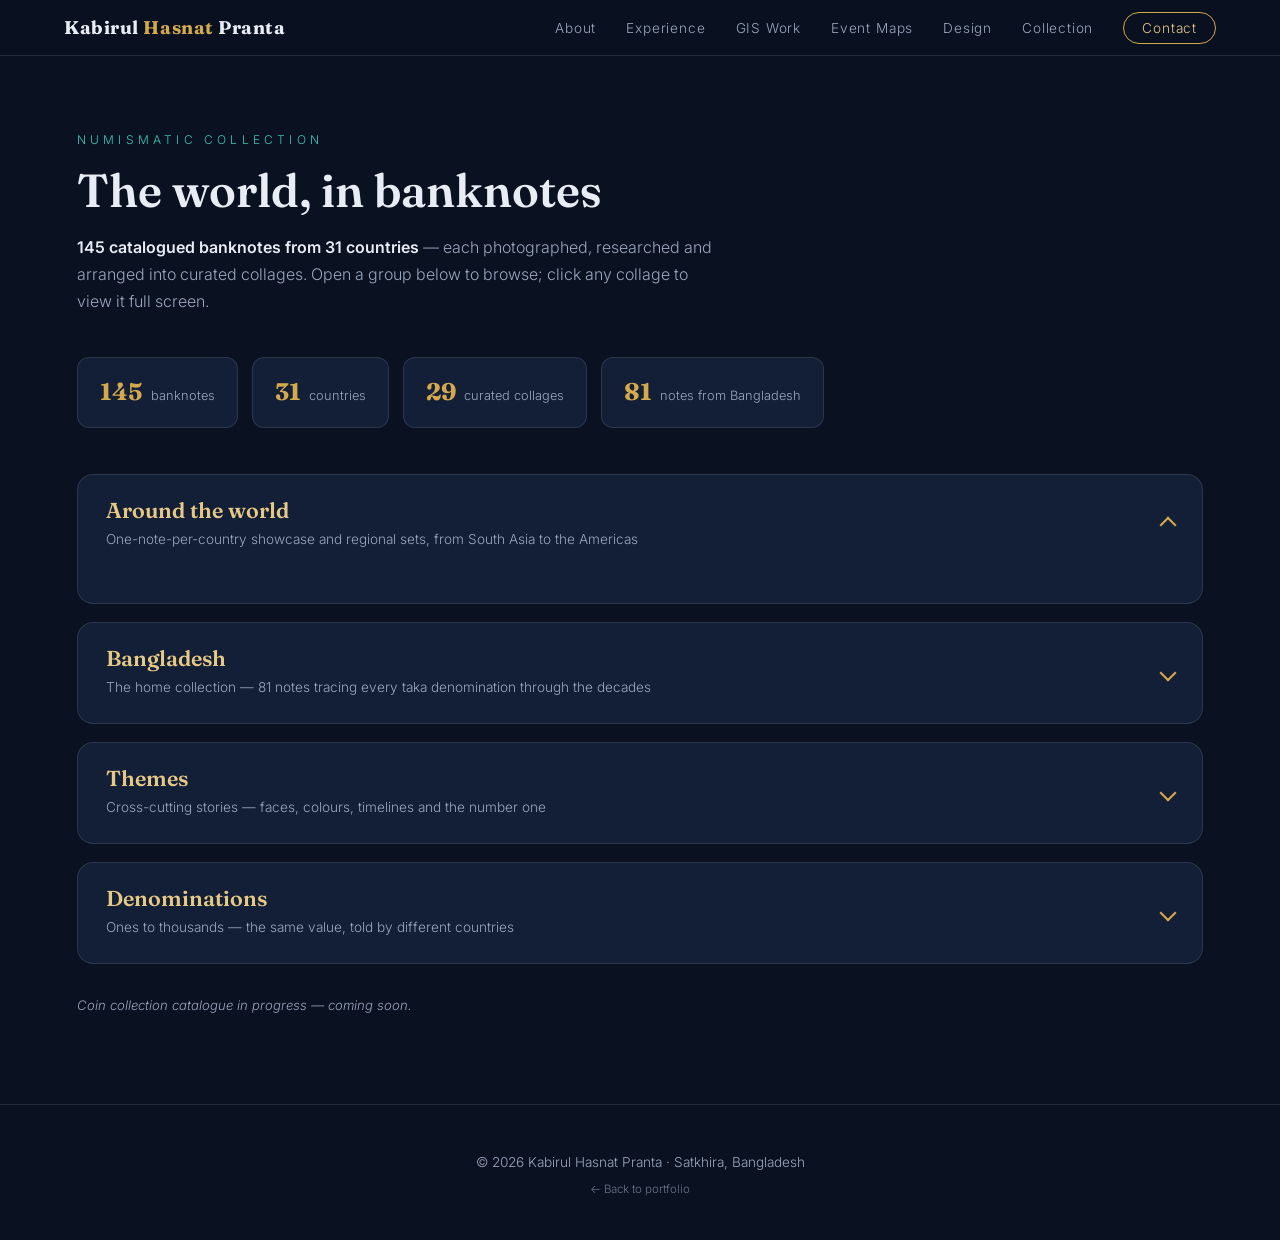
==== collection.html @ 17ac1552 "Restructure: collection subpage with collapsible groups, mobile fixes, tighter spacing - Home page n" ====
<!DOCTYPE html>
<html lang="en">
<head>
<meta charset="UTF-8">
<meta name="viewport" content="width=device-width, initial-scale=1.0">
<title>Banknote Collection — Kabirul Hasnat Pranta</title>
<meta name="description" content="A numismatic collection of 145 banknotes from 31 countries, curated into collages — by Kabirul Hasnat Pranta.">
<link rel="preconnect" href="https://fonts.googleapis.com">
<link rel="preconnect" href="https://fonts.gstatic.com" crossorigin>
<link href="https://fonts.googleapis.com/css2?family=Fraunces:opsz,wght@9..144,400;9..144,600;9..144,700&family=Inter:wght@300;400;500;600&display=swap" rel="stylesheet">
<link rel="stylesheet" href="css/style.css">
<link rel="icon" href="data:image/svg+xml,<svg xmlns='http://www.w3.org/2000/svg' viewBox='0 0 100 100'><text y='0.9em' font-size='90'>🌏</text></svg>">
</head>
<body class="subpage">

<div id="progress-bar"></div>

<nav id="navbar" class="scrolled">
  <a href="index.html" class="nav-logo">Kabirul <span>Hasnat</span> Pranta</a>
  <button id="nav-toggle" aria-label="Menu"><span></span><span></span><span></span></button>
  <ul id="nav-links">
    <li><a href="index.html#about">About</a></li>
    <li><a href="index.html#experience">Experience</a></li>
    <li><a href="index.html#gis">GIS Work</a></li>
    <li><a href="index.html#eventmaps">Event Maps</a></li>
    <li><a href="index.html#design">Design</a></li>
    <li><a href="collection.html">Collection</a></li>
    <li><a href="index.html#contact" class="nav-cta">Contact</a></li>
  </ul>
</nav>

<main>

<section class="section subpage-head">
  <div class="section-head reveal in">
    <p class="section-kicker">Numismatic Collection</p>
    <h2>The world, in banknotes</h2>
    <p class="section-sub"><strong>145 catalogued banknotes from 31 countries</strong> — each photographed, researched
    and arranged into curated collages. Open a group below to browse; click any collage to view it full screen.</p>
  </div>

  <div class="collection-stats reveal in">
    <div class="cstat"><span>145</span>banknotes</div>
    <div class="cstat"><span>31</span>countries</div>
    <div class="cstat"><span>29</span>curated collages</div>
    <div class="cstat"><span>81</span>notes from Bangladesh</div>
  </div>

  <details class="collage-group" open>
    <summary><h3>Around the world</h3><p>One-note-per-country showcase and regional sets, from South Asia to the Americas</p><span class="chev"></span></summary>
    <div class="gallery-grid gallery-collages" id="collage-world"></div>
  </details>

  <details class="collage-group">
    <summary><h3>Bangladesh</h3><p>The home collection — 81 notes tracing every taka denomination through the decades</p><span class="chev"></span></summary>
    <div class="gallery-grid gallery-collages" id="collage-bd"></div>
  </details>

  <details class="collage-group">
    <summary><h3>Themes</h3><p>Cross-cutting stories — faces, colours, timelines and the number one</p><span class="chev"></span></summary>
    <div class="gallery-grid gallery-collages" id="collage-theme"></div>
  </details>

  <details class="collage-group">
    <summary><h3>Denominations</h3><p>Ones to thousands — the same value, told by different countries</p><span class="chev"></span></summary>
    <div class="gallery-grid gallery-collages" id="collage-denom"></div>
  </details>

  <p class="section-note">Coin collection catalogue in progress — coming soon.</p>
</section>

</main>

<footer>
  <p>© 2026 Kabirul Hasnat Pranta · Satkhira, Bangladesh</p>
  <p class="footer-fine"><a href="index.html">← Back to portfolio</a></p>
</footer>

<div id="lightbox" aria-hidden="true">
  <button id="lb-close" aria-label="Close">×</button>
  <button id="lb-prev" aria-label="Previous">‹</button>
  <figure>
    <img id="lb-img" src="" alt="">
    <figcaption id="lb-caption"></figcaption>
  </figure>
  <button id="lb-next" aria-label="Next">›</button>
</div>

<script type="importmap">
{ "imports": { "three": "https://cdn.jsdelivr.net/npm/three@0.160.0/build/three.module.js" } }
</script>
<script type="module" src="js/main.js"></script>
</body>
</html>
---- css/style.css ----
/* ============ BASE ============ */
:root {
  --bg: #0a1120;
  --bg-alt: #0e1729;
  --panel: #131f36;
  --ink: #e8ecf4;
  --ink-dim: #9aa7bd;
  --gold: #d4a94e;
  --gold-soft: #e7c987;
  --teal: #3ec6b5;
  --line: rgba(154, 167, 189, .18);
  --serif: "Fraunces", Georgia, "Times New Roman", serif;
  --sans: "Inter", "Segoe UI", system-ui, sans-serif;
}
* { margin: 0; padding: 0; box-sizing: border-box; }
html { scroll-behavior: smooth; }
body {
  background: var(--bg);
  color: var(--ink);
  font-family: var(--sans);
  font-weight: 300;
  line-height: 1.7;
  overflow-x: hidden;
}
h1, h2, h3 { font-family: var(--serif); font-weight: 600; line-height: 1.15; }
a { color: inherit; text-decoration: none; }
img { max-width: 100%; display: block; }
strong { font-weight: 600; color: var(--ink); }

#progress-bar {
  position: fixed; top: 0; left: 0; height: 3px; width: 0;
  background: linear-gradient(90deg, var(--teal), var(--gold));
  z-index: 200;
}

/* ============ NAV ============ */
#navbar {
  position: fixed; top: 0; left: 0; right: 0; z-index: 100;
  display: flex; align-items: center; justify-content: space-between;
  padding: 18px 5vw;
  transition: background .3s, box-shadow .3s, padding .3s;
}
#navbar::before {
  content: ""; position: absolute; inset: 0; z-index: -1;
  background: rgba(10, 17, 32, .88); backdrop-filter: blur(12px);
  opacity: 0; transition: opacity .3s;
}
#navbar.scrolled { box-shadow: 0 1px 0 var(--line); padding: 12px 5vw; }
#navbar.scrolled::before { opacity: 1; }
.nav-logo {
  font-family: var(--serif); font-size: 1.15rem; font-weight: 700; letter-spacing: .03em;
  margin-right: 28px; white-space: nowrap;
}
.nav-logo span { color: var(--gold); }
#nav-links { display: flex; gap: clamp(14px, 2.4vw, 30px); list-style: none; align-items: center; }
#nav-links a { font-size: .85rem; letter-spacing: .06em; color: var(--ink-dim); transition: color .2s; white-space: nowrap; }
#nav-links a:hover { color: var(--ink); }
.nav-cta {
  border: 1px solid var(--gold); color: var(--gold-soft) !important;
  padding: 7px 18px; border-radius: 999px; transition: background .2s;
}
.nav-cta:hover { background: rgba(212, 169, 78, .12); }
#nav-toggle { display: none; background: none; border: none; cursor: pointer; }
#nav-toggle span { display: block; width: 24px; height: 2px; background: var(--ink); margin: 5px 0; transition: .3s; }

/* ============ HERO ============ */
.hero {
  position: relative; min-height: 100vh;
  display: flex; align-items: center;
  padding: 0 6vw;
}
#globe-canvas {
  position: absolute; inset: 0; width: 100%; height: 100%;
  cursor: grab;
}
#globe-canvas.dragging { cursor: grabbing; }
.hero-content { position: relative; max-width: 640px; pointer-events: none; z-index: 2; }
.hero-content a { pointer-events: auto; }
.hero-kicker {
  font-size: .8rem; letter-spacing: .35em; text-transform: uppercase; color: var(--teal);
  margin-bottom: 18px;
}
.hero h1 { font-size: clamp(2.8rem, 7vw, 5rem); }
.hero h1 em { color: var(--gold); font-style: italic; }
.hero-roles { margin-top: 18px; font-size: 1rem; letter-spacing: .08em; color: var(--ink); font-weight: 400; }
.hero-tagline { margin-top: 14px; color: var(--ink-dim); font-size: 1.05rem; max-width: 520px; }
.hero-actions { margin-top: 34px; display: flex; gap: 16px; flex-wrap: wrap; }
.btn {
  display: inline-block; padding: 13px 30px; border-radius: 999px;
  font-size: .9rem; font-weight: 500; letter-spacing: .04em; transition: transform .2s, box-shadow .2s, background .2s;
}
.btn-primary { background: var(--gold); color: #14100a; }
.btn-primary:hover { transform: translateY(-2px); box-shadow: 0 8px 28px rgba(212, 169, 78, .35); }
.btn-ghost { border: 1px solid var(--line); color: var(--ink); }
.btn-ghost:hover { border-color: var(--teal); color: var(--teal); }

.globe-legend {
  position: absolute; right: 5vw; bottom: 42px; z-index: 2;
  display: flex; flex-direction: column; gap: 8px; align-items: flex-end;
}
.legend-btn {
  display: flex; align-items: center; gap: 8px;
  background: rgba(19, 31, 54, .75); backdrop-filter: blur(8px);
  border: 1px solid var(--line); color: var(--ink-dim);
  font-family: var(--sans); font-size: .78rem; padding: 8px 14px; border-radius: 999px;
  cursor: pointer; transition: .2s;
}
.legend-btn.active { color: var(--ink); border-color: rgba(212, 169, 78, .5); }
.legend-btn:not(.active) { opacity: .45; }
.dot { width: 9px; height: 9px; border-radius: 50%; }
.dot-teal { background: var(--teal); box-shadow: 0 0 8px var(--teal); }
.dot-gold { background: var(--gold); box-shadow: 0 0 8px var(--gold); }
.globe-hint { font-size: .7rem; color: var(--ink-dim); opacity: .7; letter-spacing: .08em; }

#globe-tooltip {
  position: absolute; z-index: 5; pointer-events: none;
  background: rgba(14, 23, 41, .95); border: 1px solid var(--line);
  padding: 8px 14px; border-radius: 8px; font-size: .8rem;
  opacity: 0; transform: translate(-50%, -130%); transition: opacity .15s;
  white-space: nowrap;
}
#globe-tooltip.visible { opacity: 1; }
#globe-tooltip .tt-title { font-weight: 600; color: var(--gold-soft); }
#globe-tooltip .tt-sub { color: var(--ink-dim); font-size: .72rem; }

.scroll-cue {
  position: absolute; left: 50%; bottom: 26px; transform: translateX(-50%); z-index: 2;
  width: 26px; height: 44px; border: 1.5px solid var(--line); border-radius: 999px;
}
.scroll-cue span {
  position: absolute; left: 50%; top: 8px; width: 4px; height: 8px; margin-left: -2px;
  background: var(--gold); border-radius: 2px; animation: cue 1.8s infinite;
}
@keyframes cue { 0% { transform: translateY(0); opacity: 1; } 70% { transform: translateY(16px); opacity: 0; } 100% { opacity: 0; } }

/* ============ SECTIONS ============ */
.section { padding: 88px 6vw; max-width: 1300px; margin: 0 auto; }
.section-alt { position: relative; }
.section-alt::before {
  content: ""; position: absolute; inset: 0; background: var(--bg-alt);
  left: 50%; transform: translateX(-50%); width: 100vw; z-index: -1;
}
.section-kicker {
  font-size: .75rem; letter-spacing: .35em; text-transform: uppercase; color: var(--teal);
  margin-bottom: 14px;
}
.section-head h2 { font-size: clamp(1.9rem, 4vw, 2.9rem); max-width: 700px; }
.section-sub { margin-top: 16px; color: var(--ink-dim); max-width: 640px; }
.section-head { margin-bottom: 42px; }
.section-note { margin-top: 30px; font-size: .82rem; color: var(--ink-dim); font-style: italic; }

.reveal { opacity: 0; transform: translateY(28px); transition: opacity .7s ease, transform .7s ease; }
.reveal.in { opacity: 1; transform: none; }

/* ============ ABOUT ============ */
.about-grid { display: grid; grid-template-columns: 1.3fr 1fr; gap: 60px; align-items: start; }
.about-text p + p { margin-top: 18px; }
.about-text { color: var(--ink-dim); }
.about-stats { display: grid; grid-template-columns: 1fr 1fr; gap: 16px; }
.stat-card {
  background: var(--panel); border: 1px solid var(--line); border-radius: 14px;
  padding: 22px 20px; transition: transform .25s, border-color .25s;
}
.stat-card:hover { transform: translateY(-4px); border-color: rgba(212, 169, 78, .45); }
.stat-num { font-family: var(--serif); font-size: 2.4rem; color: var(--gold); font-weight: 700; }
.stat-plus { font-family: var(--serif); font-size: 1.6rem; color: var(--gold); }
.stat-card p { font-size: .8rem; color: var(--ink-dim); margin-top: 4px; line-height: 1.45; }

.skills-band {
  margin-top: 60px; display: grid; grid-template-columns: repeat(3, 1fr); gap: 26px;
  border-top: 1px solid var(--line); padding-top: 40px;
}
.skill-group h4 {
  font-family: var(--sans); font-size: .75rem; letter-spacing: .25em; text-transform: uppercase;
  color: var(--gold-soft); margin-bottom: 10px; font-weight: 600;
}
.skill-group p { font-size: .88rem; color: var(--ink-dim); }

/* ============ TIMELINE ============ */
.timeline { position: relative; padding-left: 30px; }
.timeline::before {
  content: ""; position: absolute; left: 6px; top: 6px; bottom: 6px; width: 1px;
  background: linear-gradient(var(--teal), var(--gold));
}
.timeline-item { position: relative; padding: 0 0 46px 34px; }
.timeline-item::before {
  content: ""; position: absolute; left: -30px; top: 6px; width: 13px; height: 13px;
  border-radius: 50%; background: var(--bg); border: 2.5px solid var(--teal);
  transform: translateX(30px);
}
.timeline-item:nth-child(even)::before { border-color: var(--gold); }
.timeline-date { font-size: .78rem; letter-spacing: .18em; text-transform: uppercase; color: var(--teal); margin-bottom: 8px; }
.timeline-body h3 { font-size: 1.3rem; }
.timeline-proj { font-size: .82rem; color: var(--gold-soft); margin: 6px 0 10px; }
.timeline-body p:last-child { color: var(--ink-dim); font-size: .95rem; max-width: 720px; }

/* ============ FEATURED PROJECT ============ */
.featured-project {
  display: grid; grid-template-columns: 1fr 1.4fr; gap: 44px;
  background: var(--panel); border: 1px solid var(--line); border-radius: 20px;
  padding: 42px; margin-bottom: 60px;
}
.featured-text h3 { font-size: 1.6rem; }
.featured-loc { color: var(--teal); font-size: .85rem; margin: 8px 0 16px; letter-spacing: .05em; }
.featured-text p { color: var(--ink-dim); font-size: .95rem; }
.featured-tools { margin-top: 18px; font-size: .78rem; color: var(--gold-soft); letter-spacing: .05em; }
.featured-gallery { display: grid; grid-template-columns: repeat(3, 1fr); gap: 12px; align-content: start; }
.featured-gallery .g-item:first-child { grid-column: span 3; }

/* ============ GALLERIES ============ */
.gallery-grid { display: grid; grid-template-columns: repeat(4, 1fr); gap: 18px; }
.gallery-wide { grid-template-columns: repeat(3, 1fr); }
.gallery-design { grid-template-columns: repeat(4, 1fr); }
.gallery-collages { grid-template-columns: repeat(4, 1fr); }
.g-item {
  position: relative; border-radius: 12px; overflow: hidden; cursor: zoom-in;
  border: 1px solid var(--line); background: var(--panel);
  opacity: 0; transform: translateY(24px); transition: opacity .6s ease, transform .6s ease, box-shadow .3s;
}
.g-item.in { opacity: 1; transform: none; }
.g-item img { width: 100%; height: 100%; object-fit: cover; aspect-ratio: 4/3.1; transition: transform .5s ease; }
.gallery-design .g-item img { aspect-ratio: 3/4; object-fit: cover; object-position: top; }
.g-item:hover img { transform: scale(1.05); }
.g-item:hover { box-shadow: 0 14px 40px rgba(0, 0, 0, .45); }
.g-item .g-label {
  position: absolute; inset: auto 0 0 0; padding: 30px 14px 12px;
  background: linear-gradient(transparent, rgba(6, 10, 20, .92));
  font-size: .78rem; color: var(--ink); opacity: 0; transform: translateY(6px);
  transition: opacity .3s, transform .3s;
}
.g-item:hover .g-label { opacity: 1; transform: none; }
.g-item.hidden { display: none; }

/* ============ REPORTS ============ */
.report-cards { display: grid; grid-template-columns: repeat(3, 1fr); gap: 22px; }
.report-card {
  background: var(--panel); border: 1px solid var(--line); border-radius: 16px; padding: 30px;
  transition: transform .25s, border-color .25s;
}
.report-card:hover { transform: translateY(-5px); border-color: rgba(62, 198, 181, .4); }
.report-card h3 { font-size: 1.3rem; margin-bottom: 12px; color: var(--gold-soft); }
.report-card h3::before {
  content: ""; display: block; width: 34px; height: 3px; border-radius: 2px;
  background: linear-gradient(90deg, var(--teal), var(--gold)); margin-bottom: 14px;
}
.report-card p { font-size: .88rem; color: var(--ink-dim); }
.report-tag {
  display: inline-block; margin-top: 16px; font-size: .7rem; letter-spacing: .12em;
  text-transform: uppercase; color: var(--teal); border: 1px solid rgba(62, 198, 181, .35);
  padding: 4px 12px; border-radius: 999px;
}

/* ============ COLLECTION ============ */
.gallery-collages .g-item img { aspect-ratio: 4/3.3; }

/* Home-page teaser */
.collection-teaser {
  display: grid; grid-template-columns: 1.1fr 1fr; gap: 50px; align-items: center;
  background: var(--panel); border: 1px solid var(--line); border-radius: 20px; padding: 46px;
}
.teaser-btn { margin-top: 26px; }
.teaser-visual { position: relative; display: block; border-radius: 14px; overflow: hidden; border: 1px solid var(--line); }
.teaser-visual img { width: 100%; aspect-ratio: 4/3; object-fit: cover; transition: transform .5s ease; }
.teaser-visual:hover img { transform: scale(1.04); }
.teaser-visual-label {
  position: absolute; inset: auto 0 0 0; padding: 30px 16px 12px; font-size: .8rem;
  background: linear-gradient(transparent, rgba(6, 10, 20, .92));
}

/* Collection page */
.subpage-head { padding-top: 130px; }
.collection-stats { display: flex; gap: 14px; flex-wrap: wrap; margin-bottom: 46px; }
.cstat {
  background: var(--panel); border: 1px solid var(--line); border-radius: 12px;
  padding: 14px 22px; font-size: .8rem; color: var(--ink-dim);
  display: flex; align-items: baseline; gap: 8px;
}
.cstat span { font-family: var(--serif); font-size: 1.5rem; font-weight: 700; color: var(--gold); }

.collage-group {
  border: 1px solid var(--line); border-radius: 16px; background: var(--panel);
  margin-bottom: 18px; overflow: hidden;
}
.collage-group summary {
  list-style: none; cursor: pointer; padding: 24px 28px;
  display: grid; grid-template-columns: 1fr auto; grid-template-rows: auto auto; column-gap: 16px;
  align-items: center; transition: background .2s;
}
.collage-group summary::-webkit-details-marker { display: none; }
.collage-group summary:hover { background: rgba(212, 169, 78, .05); }
.collage-group summary h3 { font-size: 1.35rem; color: var(--gold-soft); grid-column: 1; }
.collage-group summary p { font-size: .85rem; color: var(--ink-dim); grid-column: 1; margin-top: 4px; }
.collage-group .chev {
  grid-column: 2; grid-row: 1 / span 2; width: 12px; height: 12px;
  border-right: 2px solid var(--gold); border-bottom: 2px solid var(--gold);
  transform: rotate(45deg); transition: transform .25s;
}
.collage-group[open] .chev { transform: rotate(225deg); }
.collage-group .gallery-grid { padding: 0 28px 28px; }

/* ============ CONTACT ============ */
.section-contact { text-align: center; }
.section-contact .section-head h2, .section-contact .section-sub { margin-left: auto; margin-right: auto; }
.contact-cards { display: flex; gap: 20px; justify-content: center; flex-wrap: wrap; margin-top: 10px; }
.contact-card {
  background: var(--panel); border: 1px solid var(--line); border-radius: 16px;
  padding: 26px 38px; min-width: 240px; transition: transform .25s, border-color .25s;
  display: flex; flex-direction: column; gap: 6px;
}
.contact-card:hover { transform: translateY(-4px); border-color: var(--gold); }
.contact-label { font-size: .7rem; letter-spacing: .25em; text-transform: uppercase; color: var(--ink-dim); }
.contact-value { font-size: 1rem; color: var(--gold-soft); font-weight: 500; }

footer { text-align: center; padding: 46px 6vw 40px; border-top: 1px solid var(--line); color: var(--ink-dim); font-size: .85rem; }
.footer-fine { margin-top: 6px; font-size: .72rem; opacity: .65; }
.footer-fine a:hover { color: var(--gold-soft); }

/* ============ LIGHTBOX ============ */
#lightbox {
  position: fixed; inset: 0; z-index: 300; background: rgba(5, 8, 16, .96);
  display: none; align-items: center; justify-content: center;
}
#lightbox.open { display: flex; }
#lightbox figure { max-width: 88vw; max-height: 88vh; text-align: center; }
#lb-img { max-width: 88vw; max-height: 80vh; object-fit: contain; margin: 0 auto; border-radius: 8px; }
#lb-caption { margin-top: 14px; color: var(--ink-dim); font-size: .88rem; }
#lightbox button {
  position: absolute; background: none; border: none; color: var(--ink); cursor: pointer;
  font-size: 2.6rem; line-height: 1; opacity: .7; transition: opacity .2s; font-family: var(--serif);
}
#lightbox button:hover { opacity: 1; }
#lb-close { top: 22px; right: 34px; }
#lb-prev { left: 24px; top: 50%; transform: translateY(-50%); }
#lb-next { right: 24px; top: 50%; transform: translateY(-50%); }

/* ============ RESPONSIVE ============ */
@media (max-width: 1024px) {
  .gallery-grid { grid-template-columns: repeat(3, 1fr); }
  .gallery-design { grid-template-columns: repeat(3, 1fr); }
  .featured-project { grid-template-columns: 1fr; }
  .about-grid { grid-template-columns: 1fr; }
  .skills-band { grid-template-columns: 1fr; gap: 20px; }
  .report-cards { grid-template-columns: 1fr; }
}
@media (max-width: 860px) {
  #nav-toggle { display: block; z-index: 110; }
  #nav-links {
    position: fixed; inset: 0; background: rgba(10, 17, 32, .97); backdrop-filter: blur(10px);
    flex-direction: column; justify-content: center; gap: 34px;
    transform: translateY(-100%); transition: transform .35s ease;
  }
  #nav-links.open { transform: none; }
  #nav-links a { font-size: 1.1rem; }
}
@media (max-width: 720px) {
  .nav-logo { font-size: .98rem; }
  .hero { padding-top: 96px; padding-bottom: 30px; flex-direction: column; justify-content: flex-start; min-height: 100svh; }
  .hero-content { margin-top: 2vh; }
  .hero-tagline { font-size: .95rem; }
  .globe-legend {
    position: static; margin-top: 26px; flex-direction: row; flex-wrap: wrap;
    align-items: center; justify-content: flex-start; gap: 8px;
  }
  .globe-hint { display: none; }
  .scroll-cue { display: none; }
  .section { padding: 54px 6vw; }
  .section-head { margin-bottom: 30px; }
  .gallery-grid, .gallery-wide, .gallery-design, .gallery-collages { grid-template-columns: repeat(2, 1fr); gap: 12px; }
  .featured-gallery { grid-template-columns: repeat(2, 1fr); }
  .featured-gallery .g-item:first-child { grid-column: span 2; }
  .featured-project { padding: 24px; gap: 26px; margin-bottom: 36px; }
  .contact-card { width: 100%; }
  .about-grid { gap: 34px; }
  .skills-band { margin-top: 38px; padding-top: 28px; }
  .timeline-item { padding-bottom: 34px; }
  .report-cards { gap: 14px; }
  .report-card { padding: 24px; }
  .collection-teaser { grid-template-columns: 1fr; padding: 26px; gap: 26px; }
  .subpage-head { padding-top: 104px; }
  .collage-group summary { padding: 18px 18px; }
  .collage-group .gallery-grid { padding: 0 18px 18px; }
  .cstat { padding: 10px 16px; }
}
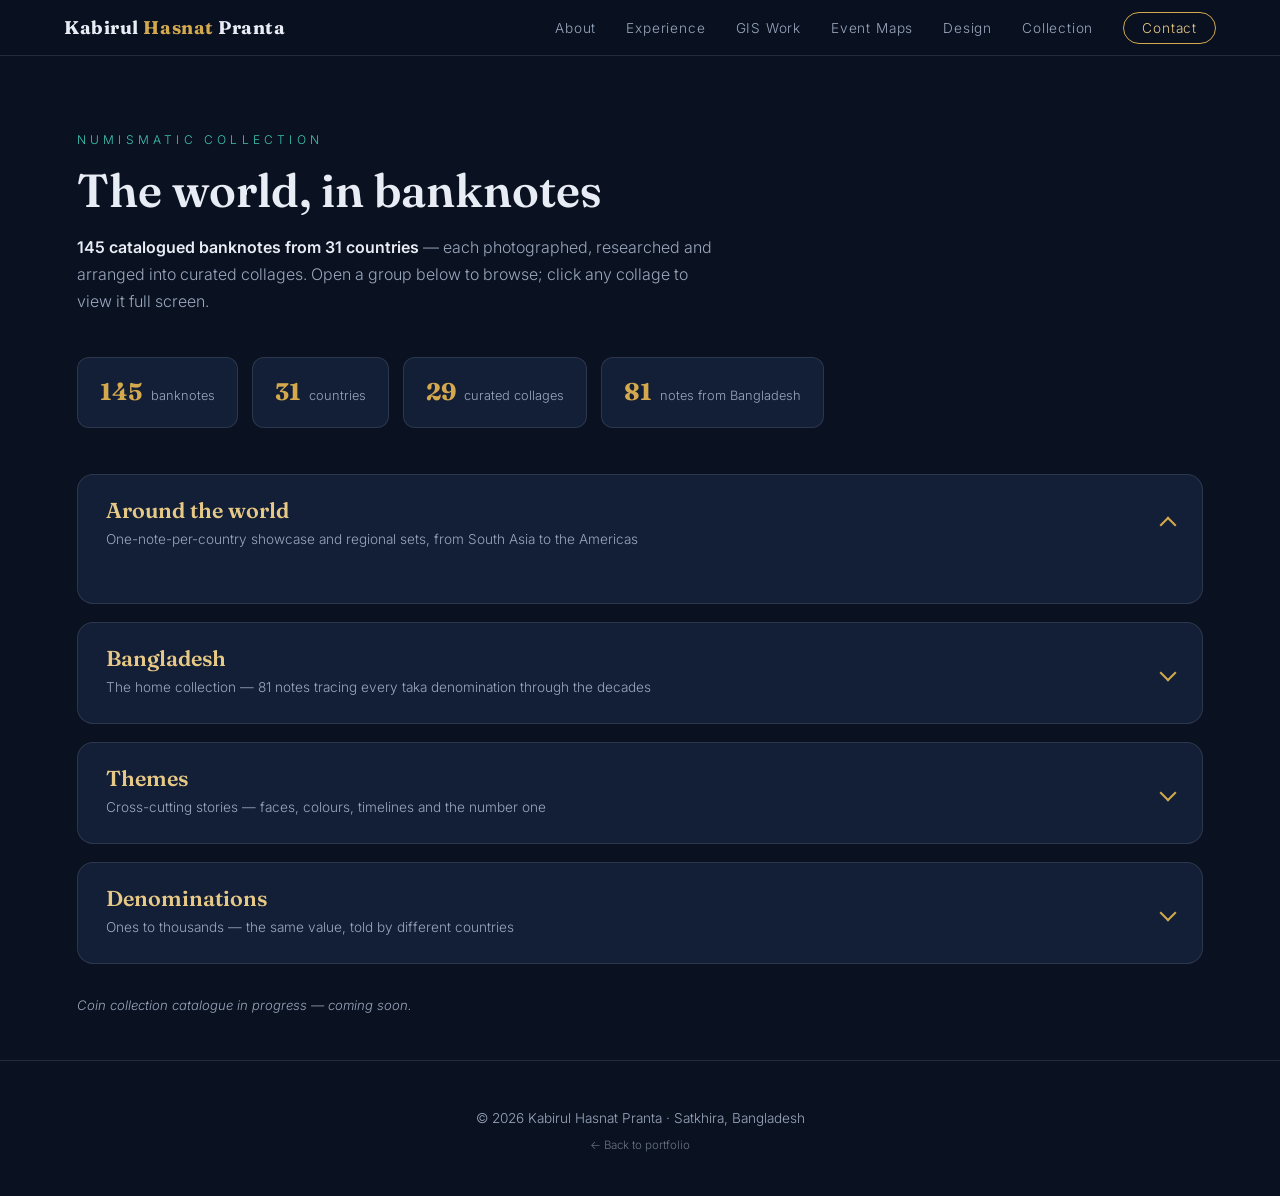
==== commit 3b958f7c: "Add Open Graph thumbnail image and social share meta tags Co-Authored-By: Claude Fable 5 <noreply@an" ====
--- a/collection.html
+++ b/collection.html
@@ -5,6 +5,17 @@
 <meta name="viewport" content="width=device-width, initial-scale=1.0">
 <title>Banknote Collection — Kabirul Hasnat Pranta</title>
 <meta name="description" content="A numismatic collection of 145 banknotes from 31 countries, curated into collages — by Kabirul Hasnat Pranta.">
+<meta property="og:type" content="website">
+<meta property="og:url" content="https://hasnatpranta.github.io/collection.html">
+<meta property="og:title" content="Banknote Collection — Kabirul Hasnat Pranta">
+<meta property="og:description" content="A numismatic collection of 145 banknotes from 31 countries, curated into collages — by Kabirul Hasnat Pranta.">
+<meta property="og:image" content="https://hasnatpranta.github.io/assets/img/thumbnail.png">
+<meta property="og:image:width" content="1200">
+<meta property="og:image:height" content="630">
+<meta name="twitter:card" content="summary_large_image">
+<meta name="twitter:title" content="Banknote Collection — Kabirul Hasnat Pranta">
+<meta name="twitter:description" content="145 banknotes from 31 countries, curated into collages.">
+<meta name="twitter:image" content="https://hasnatpranta.github.io/assets/img/thumbnail.png">
 <link rel="preconnect" href="https://fonts.googleapis.com">
 <link rel="preconnect" href="https://fonts.gstatic.com" crossorigin>
 <link href="https://fonts.googleapis.com/css2?family=Fraunces:opsz,wght@9..144,400;9..144,600;9..144,700&family=Inter:wght@300;400;500;600&display=swap" rel="stylesheet">
@@ -21,9 +32,9 @@
   <ul id="nav-links">
     <li><a href="index.html#about">About</a></li>
     <li><a href="index.html#experience">Experience</a></li>
-    <li><a href="index.html#gis">GIS Work</a></li>
-    <li><a href="index.html#eventmaps">Event Maps</a></li>
-    <li><a href="index.html#design">Design</a></li>
+    <li><a href="gis.html">GIS Work</a></li>
+    <li><a href="event-maps.html">Event Maps</a></li>
+    <li><a href="design.html">Design</a></li>
     <li><a href="collection.html">Collection</a></li>
     <li><a href="index.html#contact" class="nav-cta">Contact</a></li>
   </ul>
--- a/css/style.css
+++ b/css/style.css
@@ -134,7 +134,8 @@
 @keyframes cue { 0% { transform: translateY(0); opacity: 1; } 70% { transform: translateY(16px); opacity: 0; } 100% { opacity: 0; } }
 
 /* ============ SECTIONS ============ */
-.section { padding: 88px 6vw; max-width: 1300px; margin: 0 auto; }
+.section { padding: 72px 6vw 44px; max-width: 1300px; margin: 0 auto; }
+.section-teaser { padding-top: 22px; padding-bottom: 22px; }
 .section-alt { position: relative; }
 .section-alt::before {
   content: ""; position: absolute; inset: 0; background: var(--bg-alt);
@@ -183,6 +184,7 @@
   background: linear-gradient(var(--teal), var(--gold));
 }
 .timeline-item { position: relative; padding: 0 0 46px 34px; }
+.timeline-item:last-child { padding-bottom: 4px; }
 .timeline-item::before {
   content: ""; position: absolute; left: -30px; top: 6px; width: 13px; height: 13px;
   border-radius: 50%; background: var(--bg); border: 2.5px solid var(--teal);
@@ -255,10 +257,15 @@
 
 /* Home-page teaser */
 .collection-teaser {
-  display: grid; grid-template-columns: 1.1fr 1fr; gap: 50px; align-items: center;
-  background: var(--panel); border: 1px solid var(--line); border-radius: 20px; padding: 46px;
+  display: grid; grid-template-columns: 1.1fr 1fr; gap: 40px; align-items: center;
+  background: var(--panel); border: 1px solid var(--line); border-radius: 20px; padding: 32px 36px;
 }
 .teaser-btn { margin-top: 26px; }
+.teaser-flip .teaser-text { order: 2; }
+.teaser-flip .teaser-visual { order: 1; }
+.teaser-text h2 { font-size: clamp(1.7rem, 3.4vw, 2.4rem); margin-bottom: 6px; }
+.teaser-text .section-sub { margin-top: 10px; }
+.h2-small { font-size: clamp(1.5rem, 3vw, 2rem); }
 .teaser-visual { position: relative; display: block; border-radius: 14px; overflow: hidden; border: 1px solid var(--line); }
 .teaser-visual img { width: 100%; aspect-ratio: 4/3; object-fit: cover; transition: transform .5s ease; }
 .teaser-visual:hover img { transform: scale(1.04); }
@@ -363,7 +370,8 @@
   }
   .globe-hint { display: none; }
   .scroll-cue { display: none; }
-  .section { padding: 54px 6vw; }
+  .section { padding: 46px 6vw 32px; }
+  .section-teaser { padding-top: 12px; padding-bottom: 12px; }
   .section-head { margin-bottom: 30px; }
   .gallery-grid, .gallery-wide, .gallery-design, .gallery-collages { grid-template-columns: repeat(2, 1fr); gap: 12px; }
   .featured-gallery { grid-template-columns: repeat(2, 1fr); }
@@ -375,7 +383,9 @@
   .timeline-item { padding-bottom: 34px; }
   .report-cards { gap: 14px; }
   .report-card { padding: 24px; }
-  .collection-teaser { grid-template-columns: 1fr; padding: 26px; gap: 26px; }
+  .collection-teaser { grid-template-columns: 1fr; padding: 20px; gap: 20px; }
+  .collection-teaser .teaser-text { order: 1; }
+  .collection-teaser .teaser-visual { order: 2; }
   .subpage-head { padding-top: 104px; }
   .collage-group summary { padding: 18px 18px; }
   .collage-group .gallery-grid { padding: 0 18px 18px; }
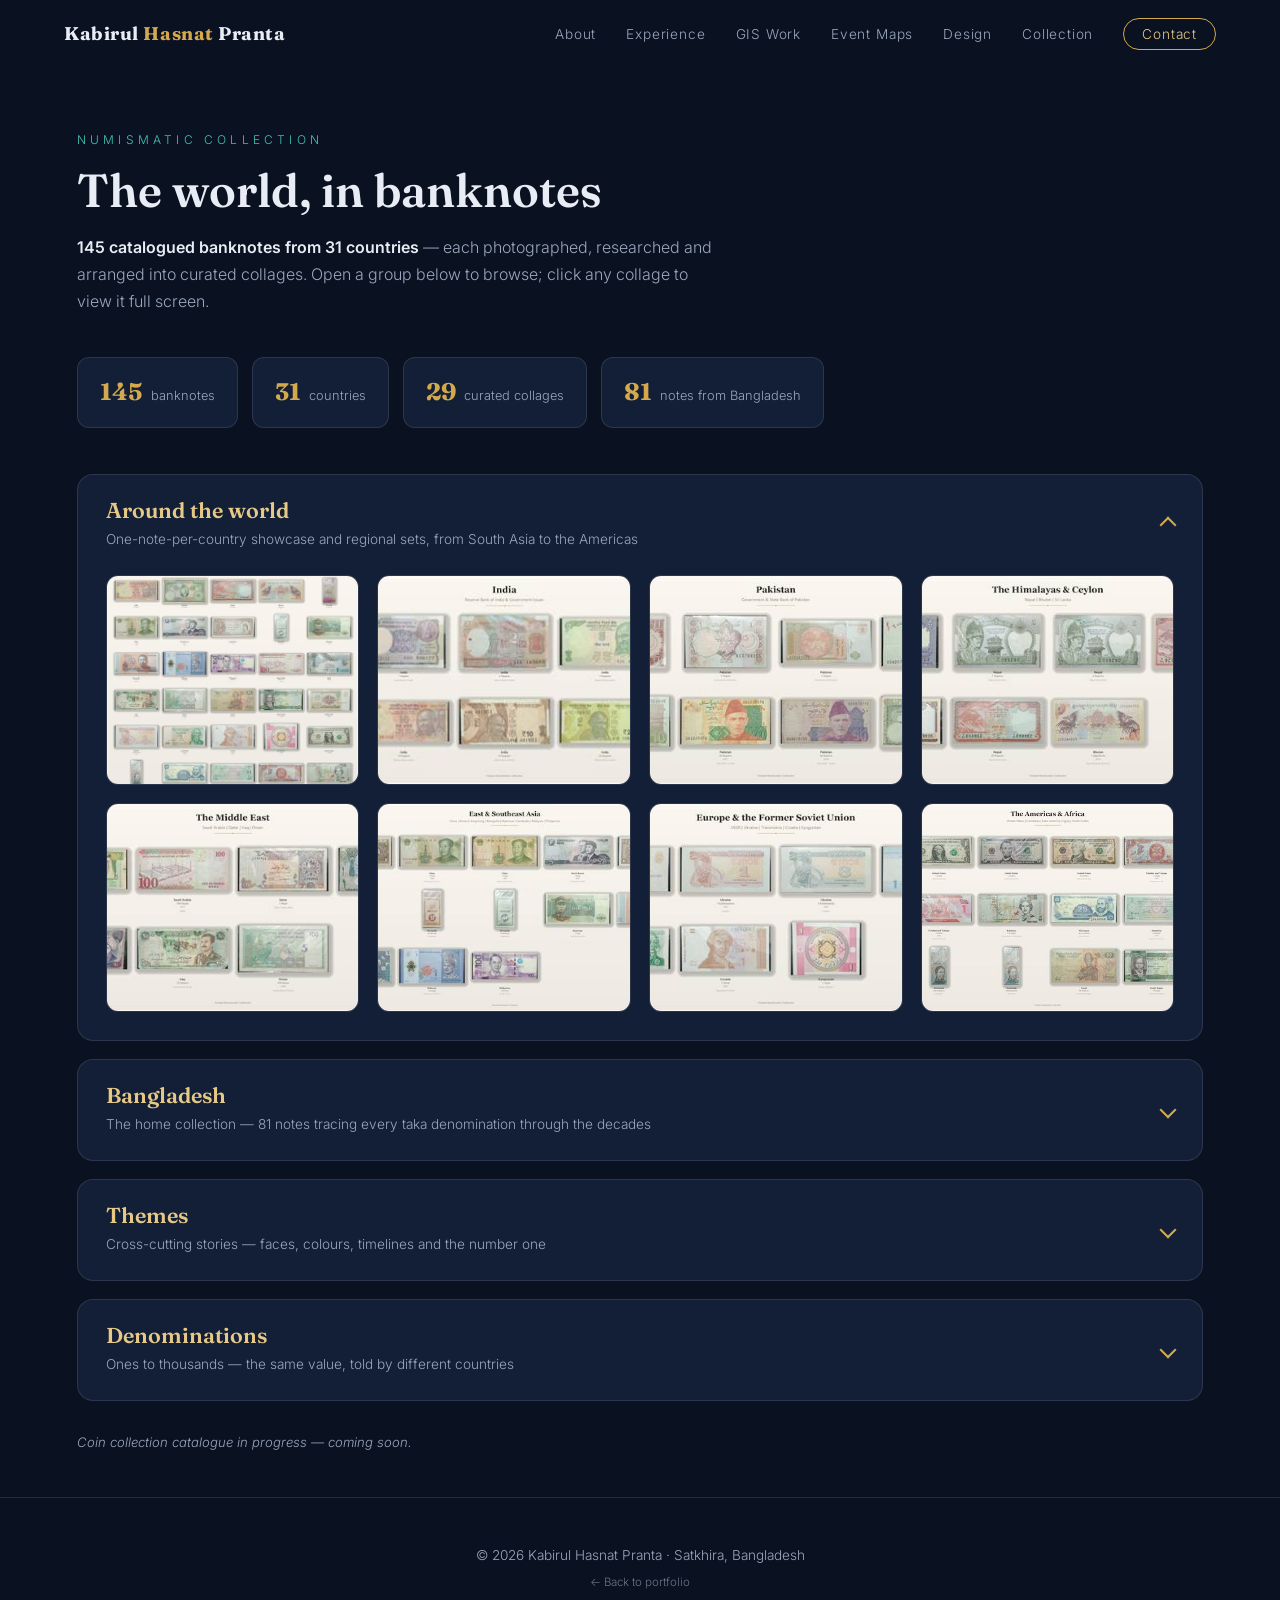
==== commit 2e9549e3: "Open pages immediately instead of waiting on the database Every page waited for 14 Supabase queries " ====
--- a/collection.html
+++ b/collection.html
@@ -22,7 +22,7 @@
 <link rel="stylesheet" href="css/style.css">
 <link rel="icon" href="data:image/svg+xml,<svg xmlns='http://www.w3.org/2000/svg' viewBox='0 0 100 100'><text y='0.9em' font-size='90'>🌏</text></svg>">
 </head>
-<body class="subpage">
+<body class="subpage" data-page="collection">
 
 <div id="progress-bar"></div>
 
@@ -97,9 +97,6 @@
   <button id="lb-next" aria-label="Next">›</button>
 </div>
 
-<script type="importmap">
-{ "imports": { "three": "https://cdn.jsdelivr.net/npm/three@0.160.0/build/three.module.js" } }
-</script>
 <script type="module" src="js/main.js"></script>
 </body>
 </html>
